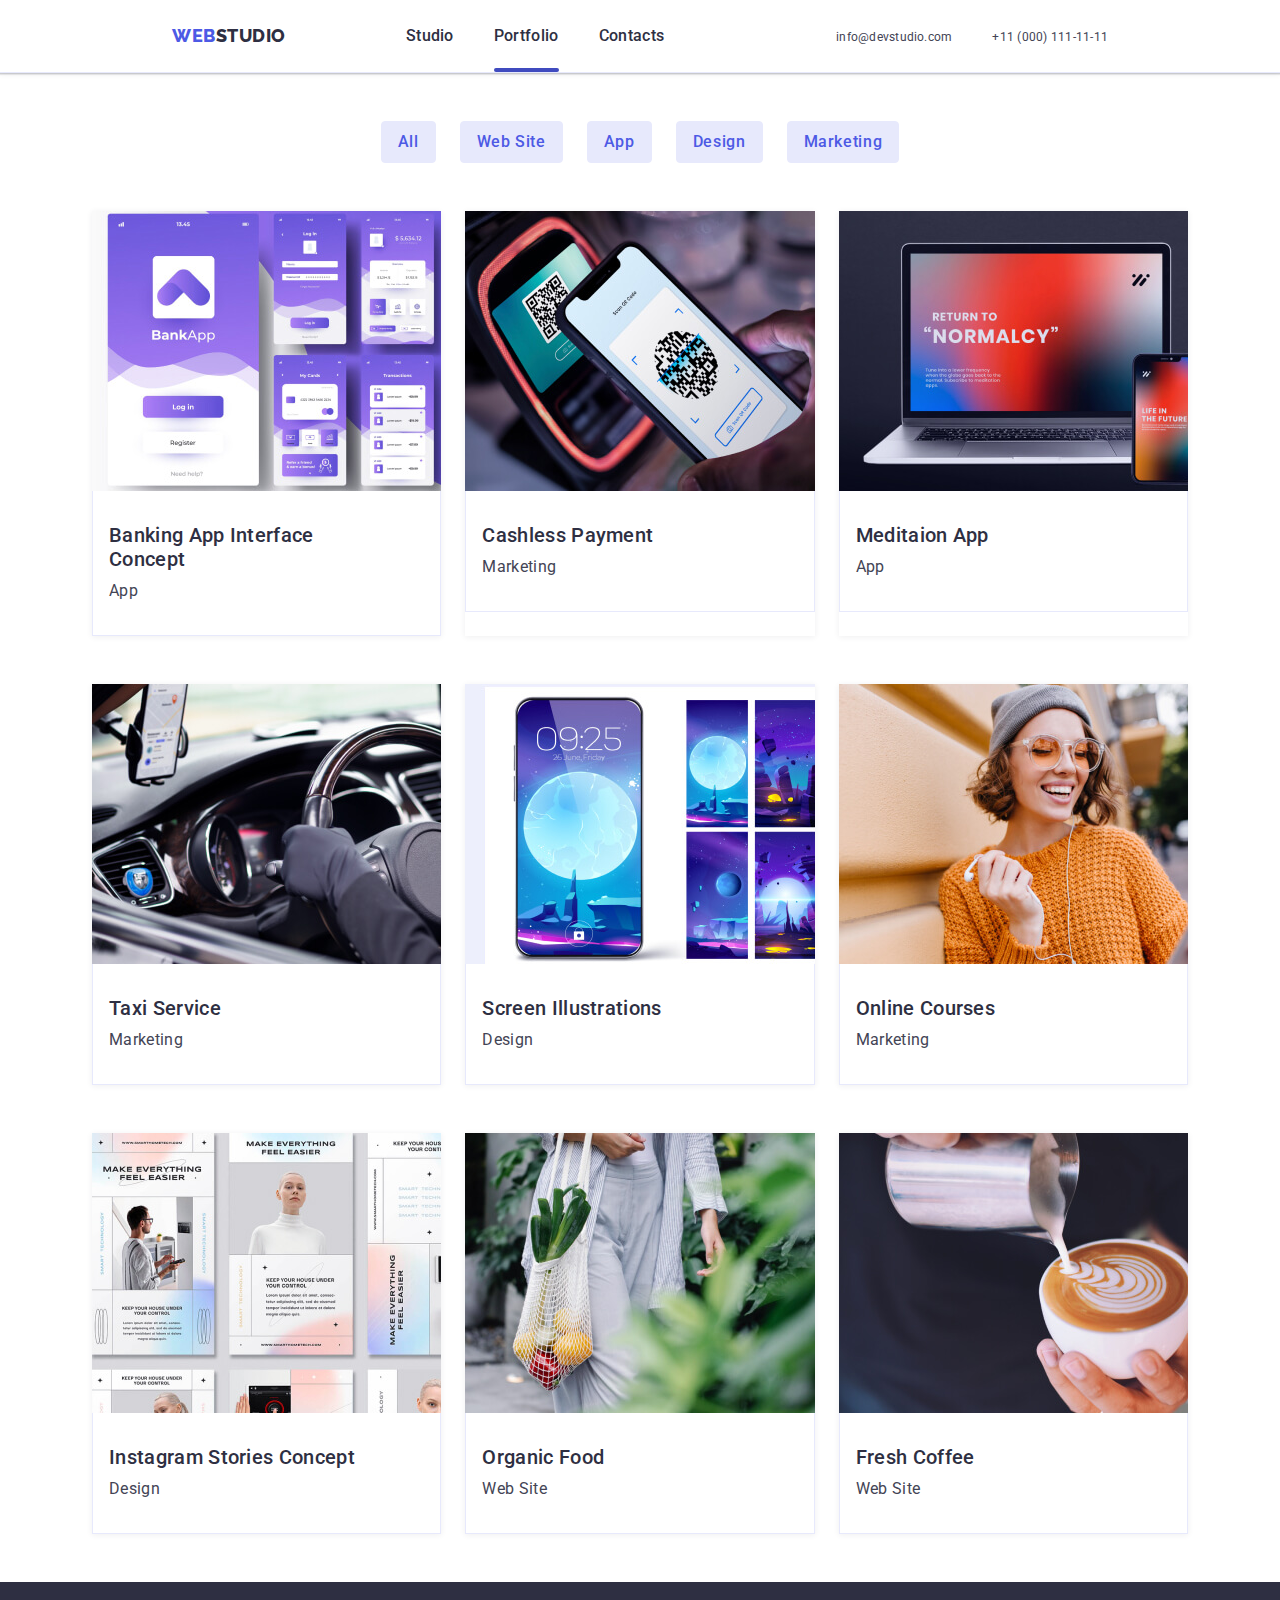
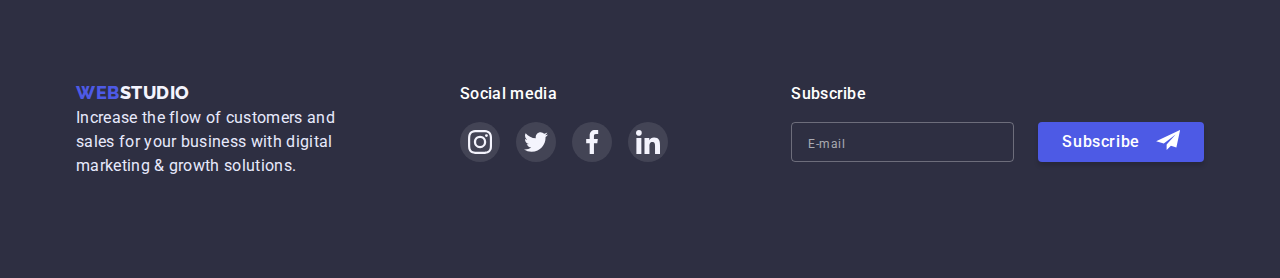
==== portfolio.html @ 4bf3119b "update to hw07" ====
<!DOCTYPE html>
<html lang="en">
<head>
    <meta charset="UTF-8">
    <meta http-equiv="X-UA-Compatible" content="IE=edge">
    <meta name="viewport" content="width=device-width, initial-scale=1.0">
    <title>Portfolio</title>
    <link rel="preconnect" href="https://fonts.googleapis.com">
    <link rel="preconnect" href="https://fonts.gstatic.com" crossorigin>
    <link href="https://fonts.googleapis.com/css2?family=Raleway:wght@800&family=Roboto:wght@400;500;700;900&display=swap" rel="stylesheet">
    <link rel="stylesheet" href="https://cdn.jsdelivr.net/npm/modern-normalize@1.1.0/modern-normalize.min.css">
    <link rel="stylesheet" href="./css/styles.css">
    <link rel="stylesheet" href="./css/mobile-styles.css" />
    <link rel="stylesheet" href="./css/tablet-styles.css" />
    <link rel="stylesheet" href="./css/desktop-styles.css" />
</head>
<body>
    <header class="header">
        <div class="container header-container" >
            <nav class="header-navigation">
            <a class="header-logo" href="./index.html"><span>Web</span>Studio</a>
            <ul class="header-list">
                <li class="header-item"> <a class="header-link" href="./index.html">Studio</a></li>
                <li class="header-item"> <a class="header-link current" href="./portfolio.html">Portfolio</a></li>
                <li class="header-item"> <a class="header-link" href="">Contacts</a></li>
            </ul>
            </nav>
            <ul class="header-contacts-list">
            <li class="header-contacts-item"><a class="header-mail" href="mailto:info@devstudio.com">info@devstudio.com</a></li>
            <li class="header-contacts-item"><a class="header-tel" href="tel:+110001111111">+11 (000) 111-11-11</a></li>
            </ul>
            <button type="button" class="menu-open" data-menu-open>
          <svg class="menu-open-icon" width="32" height="22">
            <use href="./images/icons.svg#icon-burger"></use>
          </svg>
        </button>
        </div>
        <div class="mobile-menu" data-menu>
        <div class="container mobile-menu-container">
          <button class="mobile-menu-close-btn" data-menu-close>
            <svg class="mobile-menu-close-icon" width="8" height="8">
              <use href="./images/icons.svg#icon-close"></use>
            </svg>
          </button>
          <ul class="mobile-menu-list">
            <li class="mobile-menu-item">
              <a class="mobile-menu-link" href="">Studio</a>
            </li>
            <li class="mobile-menu-item">
              <a class="mobile-menu-link" href="./portfolio.html">Portfolio</a>
            </li>
            <li class="mobile-menu-item">
              <a class="mobile-menu-link" href="">Contacts</a>
            </li>
          </ul>
          <ul class="mobile-menu-contacts-list">
            <li class="mobile-menu-contacts-item">
              <a class="mobile-menu-tel" href="tel:+110001111111"
                >+11 (000) 111-11-11
              </a>
            </li>
            <li class="mobile-menu-contacts-item">
              <a class="mobile-menu-mail" href="mailto:info@devstudio.com"
                >info@devstudio.com
              </a>
            </li>
          </ul>
          <ul class="mobile-menu-soc-list">
            <li class="mobile-menu-soc-item">
              <a href="" class="mobile-menu-soc-link">
                <svg class="mobile-menu-soc-icon" width="24" height="24">
                  <use href="./images/icons.svg#icon-instagram"></use>
                </svg>
              </a>
            </li>
            <li class="mobile-menu-soc-item">
              <a href="" class="mobile-menu-soc-link">
                <svg class="mobile-menu-soc-icon" width="24" height="24">
                  <use href="./images/icons.svg#icon-twitter"></use>
                </svg>
              </a>
            </li>
            <li class="mobile-menu-soc-item">
              <a href="" class="mobile-menu-soc-link">
                <svg class="mobile-menu-soc-icon" width="24" height="24">
                  <use href="./images/icons.svg#icon-facebook"></use>
                </svg>
              </a>
            </li>
            <li class="mobile-menu-soc-item">
              <a href="" class="mobile-menu-soc-link">
                <svg class="mobile-menu-soc-icon" width="24" height="24">
                  <use href="./images/icons.svg#icon-linkedin"></use>
                </svg>
              </a>
            </li>
          </ul>
        </div>
      </div>
    </header>
    <main>
    
<section class="portfolio ">
    <div class="container">
        <h2 hidden>Portfolio</h2>
            <ul class="buttons-list">
                <li class="buttons-item"><button class="buttons-btn" type="button">All</button></li>
                <li class="buttons-item"><button class="buttons-btn" type="button">Web Site</button></li>
                <li class="buttons-item"><button class="buttons-btn" type="button">App</button></li>
                <li class="buttons-item"><button class="buttons-btn" type="button">Design</button></li>
                <li class="buttons-item"><button class="buttons-btn" type="button">Marketing</button></li>
        </ul>
        <ul class="portfolio-list">
            <li class="portfolio-item">
                <a class="portfolio-link-wrapper" href="">
                    <div class="portfolio-img-wrapper">
                        <img class="portfolio-image" src="images/portfolio/banking-app-mob.jpg" alt="Banking App Interface" width="396" height="280">
                        <p class="overlay">14 Stylish and User-Friendly App Design Concepts · Task Manager App · Calorie Tracker App · Exotic Fruit Ecommerce App · Cloud Storage App</p>
                    </div>
                    <div class="portfolio-card-wrap">
                        <p class="portfolio-title" >Banking App Interface Concept</p>
                        <p class="portfolio-category" >App</p>
                    </div>
                </a>
            </li>
            <li class="portfolio-item">
                <a class="portfolio-link-wrapper" href="">
                    <div class="portfolio-img-wrapper">
                        <img class="portfolio-image"  src="images/portfolio/cashless-payment-mob.jpg" alt="" width="396" height="280">
                        <p class="overlay">14 Stylish and User-Friendly App Design Concepts · Task Manager App · Calorie Tracker App · Exotic Fruit Ecommerce App · Cloud Storage App</p>
                    </div class="portfolio-img-wrapper">
                    <div class="portfolio-card-wrap">
                        <p class="portfolio-title" >Cashless Payment</p>
                        <p class="portfolio-category" >Marketing</p>
                    </div>
                </a>
            </li>
            <li class="portfolio-item">
                <a class="portfolio-link-wrapper" href="">
                    <div class="portfolio-img-wrapper">
                        <img class="portfolio-image"  src="images/portfolio/meditation-app-mob.jpg" alt="Meditaion App Interface" width="396" height="280">
                        <p class="overlay">14 Stylish and User-Friendly App Design Concepts · Task Manager App · Calorie Tracker App · Exotic Fruit Ecommerce App · Cloud Storage App</p>
                    </div>
                    <div class="portfolio-card-wrap">
                        <p class="portfolio-title" >Meditaion App</p>
                        <p class="portfolio-category" >App</p>
                    </div>
                </a>
            </li>
            <li class="portfolio-item">
                <a class="portfolio-link-wrapper" href="">
                    <div class="portfolio-img-wrapper">
                        <img class="portfolio-image"  src="images/portfolio/taxi-service-mob.jpg" alt="Taxi driver" width="396" height="280">
                        <p class="overlay">14 Stylish and User-Friendly App Design Concepts · Task Manager App · Calorie Tracker App · Exotic Fruit Ecommerce App · Cloud Storage App</p>
                    </div>
                    <div class="portfolio-card-wrap">
                        <p class="portfolio-title" >Taxi Service</p>
                        <p class="portfolio-category" >Marketing</p>
                    </div>
                </a>
            </li>
            <li class="portfolio-item">
                <a class="portfolio-link-wrapper" href="">
                    <div class="portfolio-img-wrapper">
                        <img class="portfolio-image"  src="images/portfolio/screen-illustrations-mob.jpg" alt="Variations of screen illustrations" width="396" height="280">
                        <p class="overlay">14 Stylish and User-Friendly App Design Concepts · Task Manager App · Calorie Tracker App · Exotic Fruit Ecommerce App · Cloud Storage App</p>
                    </div>
                    <div class="portfolio-card-wrap">
                        <p class="portfolio-title" >Screen Illustrations</p>
                        <p class="portfolio-category" >Design</p>
                    </div>
                </a>
            </li>
            <li class="portfolio-item">
                <a class="portfolio-link-wrapper" href="">
                    <div class="portfolio-img-wrapper">
                        <img class="portfolio-image"  src="images/portfolio/online-courses-mob.jpg" alt="Smiling girl with smartphone" width="396" height="280">
                        <p class="overlay">14 Stylish and User-Friendly App Design Concepts · Task Manager App · Calorie Tracker App · Exotic Fruit Ecommerce App · Cloud Storage App</p>
                    </div>
                    <div class="portfolio-card-wrap">
                        <p class="portfolio-title" >Online Courses</p>
                        <p class="portfolio-category" >Marketing</p>
                    </div>
                </a>
            </li>
            <li class="portfolio-item">
                <a class="portfolio-link-wrapper" href="">
                    <div class="portfolio-img-wrapper">
                        <img class="portfolio-image"  src="images/portfolio/instagram-stories-mob.jpg" alt="Instagram Stories Concept" width="396" height="280">
                        <p class="overlay">14 Stylish and User-Friendly App Design Concepts · Task Manager App · Calorie Tracker App · Exotic Fruit Ecommerce App · Cloud Storage App</p>
                    </div>
                    <div class="portfolio-card-wrap">
                        <p class="portfolio-title" >Instagram Stories Concept</p>
                        <p class="portfolio-category" >Design</p>
                    </div>
                </a>
            </li>
            <li class="portfolio-item">
                <a class="portfolio-link-wrapper" href="">
                    <div class="portfolio-img-wrapper">
                        <img class="portfolio-image" src="images/portfolio/organic-food-mob.jpg" alt="Woman with a bag full of vegetables" width="396" height="280">
                        <p class="overlay">14 Stylish and User-Friendly App Design Concepts · Task Manager App · Calorie Tracker App · Exotic Fruit Ecommerce App · Cloud Storage App</p>
                    </div>
                    <div class="portfolio-card-wrap">
                        <p class="portfolio-title" >Organic Food</p>
                        <p class="portfolio-category" >Web Site</p>
                    </div>
                </a>
            </li>
            <li class="portfolio-item">
                <a class="portfolio-link-wrapper" href="">
                    <div class="portfolio-img-wrapper">
                        <img class="portfolio-image"  src="images/portfolio/fresh-coffee-mob.jpg" alt="Barista making latte-art" width="396" height="280">
                        <p class="overlay">14 Stylish and User-Friendly App Design Concepts · Task Manager App · Calorie Tracker App · Exotic Fruit Ecommerce App · Cloud Storage App</p>
                    </div>
                    <div class="portfolio-card-wrap">
                        <p class="portfolio-title" >Fresh Coffee</p>
                        <p class="portfolio-category" >Web Site</p>
                    </div>
                </a>
            </li>
        </ul>
    </div>
</section>
</main>
<footer class="footer section">
      <div class="container footer-container">
        <div class="footer-wrapper">
          <div class="footer-text-wrapper">
            <a class="footer-logo" href="./index.html">
              <span>Web</span>Studio</a
            >
            <p class="footer-text">
              Increase the flow of customers and sales for your business with
              digital marketing & growth solutions.
            </p>
          </div>
          <div class="footer-soc-wrapper">
            <p class="footer-soc-title">Social media</p>
            <ul class="footer-soc-list">
              <li class="footer-soc-item">
                <a href="" class="footer-soc-link">
                  <svg class="footer-soc-icon" width="24" height="24">
                    <use href="./images/icons.svg#icon-instagram"></use>
                  </svg>
                </a>
              </li>
              <li class="footer-soc-item">
                <a href="" class="footer-soc-link">
                  <svg class="footer-soc-icon" width="24" height="24">
                    <use href="./images/icons.svg#icon-twitter"></use>
                  </svg>
                </a>
              </li>
              <li class="footer-soc-item">
                <a href="" class="footer-soc-link">
                  <svg class="footer-soc-icon" width="24" height="24">
                    <use href="./images/icons.svg#icon-facebook"></use>
                  </svg>
                </a>
              </li>
              <li class="footer-soc-item">
                <a href="" class="footer-soc-link">
                  <svg class="footer-soc-icon" width="24" height="24">
                    <use href="./images/icons.svg#icon-linkedin"></use>
                  </svg>
                </a>
              </li>
            </ul>
          </div>
        </div>
        <div>
          <p class="footer-form-title">Subscribe</p>
          <form class="footer-form">
            <input
              type="text"
              name="user-email"
              class="footer-input"
              placeholder="E-mail"
            />
            <button type="submit" class="footer-form-button">
              <span>Subscribe</span>
              <svg class="btn-icon" width="24" height="20">
                <use href="./images/icons.svg#icon-send"></use>
              </svg>
            </button>
          </form>
        </div>
      </div>
    </footer>
    <script src="./js/mobile-menu.js"></script>
</body>
</html>
---- css/styles.css ----
:root {
  --brand-color-blue: #4d5ae5;
  --brand-color-navy-blue: #2e2f42;
  --brand-color-grey: #434455;
  --brand-color-ocean: #404bbf;
  --brand-color-cloud: #f4f4fd;
  --brand-color-cornflower: #e7e9fc;
  --tra: 250ms cubic-bezier(0.4, 0, 0.2, 1);
}
p,
h1,
h2,
h3,
h4,
h5,
h6 {
  margin: 0;
}
ul {
  margin: 0;
  padding-left: 0;
  list-style: none;
}
a {
  text-decoration: none;
}
img {
  display: block;
}

button {
  cursor: pointer;
}

.visually-hidden {
  position: absolute;
  width: 1px;
  height: 1px;
  margin: -1px;
  border: 0;
  padding: 0;
  white-space: nowrap;
  clip-path: inset(100%);
  clip: rect(0 0 0 0);
  overflow: hidden;
}

body {
  font-family: "Roboto";
  font-weight: 600;
  font-size: 16px;
  line-height: 1.5;
  letter-spacing: 0.02em;
  color: var(--brand-color-navy-blue);
}

/* ---------------------------MAIN STYLES------------------------------- */

.section {
  padding: 96px 0;
}

.container {
  padding: 0 16px;
  margin-left: auto;
  margin-right: auto;
}
/* ---------------------------MODAL WINDOW------------------------------- */

.backdrop {
  position: relative;
  z-index: 100;
  position: fixed;
  top: 0;
  left: 0;
  width: 100%;
  height: 100%;
  background-color: rgba(46, 47, 66, 0.4);
  transition: opacity var(--tra), visibility var(--tra);
}

.backdrop.is-hidden {
  opacity: 0;
  visibility: hidden;
  pointer-events: none;
}

.modal-window {
  position: absolute;
  top: 50%;
  left: 50%;
  transform: translate(-50%, -50%);
  width: 408px;
  height: 576px;
  background-color: #fcfcfc;
  box-shadow: 0px 1px 1px rgba(0, 0, 0, 0.14), 0px 1px 3px rgba(0, 0, 0, 0.12),
    0px 2px 1px rgba(0, 0, 0, 0.2);
  border-radius: 4px;
  padding: 24px;
}
.modal-close-button {
  width: 24px;
  height: 24px;
  background-color: #e7e9fc;
  border: 1px solid rgba(0, 0, 0, 0.1);
  border-radius: 50%;
  display: flex;
  justify-content: center;
  align-items: center;
  transition: background-color var(--tra), color var(--tra);
  margin-left: auto;
  margin-bottom: 24px;
}

.modal-close-button:hover,
.modal-close-button:focus {
  background-color: var(--brand-color-ocean);
}

.modal-close-icon {
  transition: fill var(--tra);
}

.modal-close-button:hover + .modal-close-icon,
.modal-close-button:focus + .modal-close-icon {
  fill: #ffffff;
}

.modal-title {
  font-weight: 500;
  font-size: 16px;
  line-height: 1.5;
  text-align: center;
  letter-spacing: 0.02em;
  color: var(--brand-color-navy-blue);
  margin-bottom: 16px;
}

.modal-label-text {
  font-weight: 400;
  font-size: 12px;
  line-height: 1.3;
  letter-spacing: 0.04em;
  color: #8e8f99;
}

.modal-label-term {
  font-weight: 400;
  font-size: 12px;
  line-height: 1.3;
  letter-spacing: 0.04em;
  color: #8e8f99;
  display: flex;
  align-items: center;
  margin-bottom: 24px;
}

.modal-label-term::before {
  content: "";
  width: 16px;
  height: 16px;
  border: 1.25px solid #2e2f42;
  border-radius: 2px;
  display: block;
  margin-right: 7px;
  transition: background-color var(--tra), fill var(--tra);
}

.modal-input {
  width: 100%;
  height: 40px;
  background-color: transparent;
  border: 1px solid rgba(33, 33, 33, 0.2);
  outline: none;
  border-radius: 4px;
  padding-left: 38px;
  transition: border var(--tra);
}

.modal-input:focus {
  border: 1px solid var(--brand-color-blue);
}

.modal-input:focus + .input-icon {
  fill: var(--brand-color-blue);
}

.input-icon {
  position: absolute;
  left: 16px;
  top: 50%;
  transform: translateY(-50%);
  transition: fill var(--tra);
}

.modal-text-input {
  width: 100%;
  height: 120px;
  border: 1px solid rgba(33, 33, 33, 0.2);
  border-radius: 4px;
  margin-bottom: 15px;
  padding-left: 16px;
  padding-top: 8px;
  outline: none;
  resize: none;
  transition: border var(--tra);
}

.modal-text-input:focus {
  border: 1px solid var(--brand-color-blue);
}

.modal-text-input::placeholder {
  font-weight: 400;
  font-size: 12px;
  line-height: 1.3;
  letter-spacing: 0.04em;
  color: rgba(117, 117, 117, 0.5);
}

.input-wrap {
  position: relative;
}

.modal-checkbox:checked + .modal-label-term::before {
  background-color: #404bbf;
  border: none;
  background-image: url(../images/check-icon.svg);
  background-repeat: no-repeat;
  background-position: center;
}

.terms-link {
  color: var(--brand-color-blue);
  margin-left: 2px;
}

.modal-submit-button {
  width: 169px;
  height: 56px;
  padding: 16px 32px;
  font-weight: 500;
  font-size: 16px;
  line-height: 1.5;
  display: flex;
  align-items: center;
  justify-content: center;
  text-align: center;
  letter-spacing: 0.04em;
  color: #ffffff;
  background-color: var(--brand-color-blue);
  border-radius: 4px;
  border: none;
  box-shadow: 0px 4px 4px rgba(0, 0, 0, 0.15);
  transition: background-color var(--tra);
  margin: 0 auto;
}

.modal-submit-button:hover,
.modal-submit-button:focus {
  background-color: var(--brand-color-ocean);
}
/* ---------------------------MODAL WINDOW------------------------------- */

/* ------------------------------HEADER--------------------------------- */
.header {
  padding-top: 24px;
  padding-bottom: 24px;
  border-bottom: 1px solid var(--brand-color-cornflower);
  box-shadow: 0px 2px 1px rgba(46, 47, 66, 0.08),
    0px 1px 1px rgba(46, 47, 66, 0.16), 0px 1px 6px rgba(46, 47, 66, 0.08);
}

.header-container {
  display: flex;
  justify-content: space-between;
}

.header-logo {
  font-family: "Raleway";
  font-weight: 800;
  font-size: 18px;
  line-height: 1.33;
  letter-spacing: 0.03em;
  text-transform: uppercase;
  color: var(--brand-color-navy-blue);
  text-decoration: none;
}
.header-logo span {
  color: var(--brand-color-blue);
}

.menu-open {
  background-color: transparent;
  border: none;
  padding: 0;
  margin-left: auto;
}

.header-list {
  display: none;
}

.header-contacts-list {
  display: none;
}

/* ------------------------------HEADER--------------------------------- */
/* ----------------------------MOBILE MENU------------------------------ */
.mobile-menu {
  position: fixed;
  width: 100%;
  height: 100%;
  background-color: #fff;
  top: 0;
  left: 0;
  z-index: 100;
  opacity: 0;
  visibility: hidden;
  pointer-events: none;
}
.mobile-menu.is-open {
  opacity: 1;
  visibility: visible;
  pointer-events: auto;
}
.mobile-menu-container {
  position: relative;
  padding-left: 24px;
  padding-right: 24px;
  padding-top: 80px;
  padding-bottom: 40px;
}
.mobile-menu-close-btn {
  position: absolute;
  top: 24px;
  right: 16px;
  background: var(--brand-color-cornflower);
  border: 1px solid rgba(0, 0, 0, 0.1);
  width: 24px;
  height: 24px;
  border-radius: 50%;
}
.mobile-menu-list {
  margin-bottom: 150px;
}
.mobile-menu-link {
  font-weight: 700;
  font-size: 36px;
  line-height: 1.11;
  text-transform: capitalize;
  color: var(--brand-color-navy-blue);
}
.mobile-menu-link:hover,
.mobile-menu-link:active {
  color: var(--brand-color-ocean);
}
.mobile-menu-contacts-list {
  margin-bottom: 48px;
}
.mobile-menu-item:not(:last-child) {
  margin-bottom: 40px;
}

.mobile-menu-contacts-item:not(:last-child) {
  margin-bottom: 40px;
}
.mobile-menu-tel {
  font-size: 36px;
  line-height: 1.11;
  color: var(--brand-color-blue);
}
.mobile-menu-mail {
  font-weight: 500;
  font-size: 20px;
  line-height: 1.2;
  color: #434455;
}
.mobile-menu-soc-list {
  display: flex;
  gap: 56px;
}
.mobile-menu-soc-link {
  padding: 8px;
  background-color: var(--brand-color-blue);
  border-radius: 50%;
  display: flex;
  align-items: center;
  justify-content: center;
  transition: background-color var(--tra);
}
.team-soc-link:hover {
  background-color: var(--brand-color-ocean);
}
/* ----------------------------MOBILE MENU------------------------------ */

/* ------------------------------BANNER--------------------------------- */

.banner {
  background-image: linear-gradient(
      rgba(46, 47, 66, 0.7),
      rgba(46, 47, 66, 0.7)
    ),
    url(../images/banner/banner-bg-mob.jpg);
  background-repeat: no-repeat;
  background-position: center;
  background-size: cover;
  background-color: var(--brand-color-navy-blue);
  padding: 112px 56px;
  justify-content: center;
}
@media screen and (min-device-pixel-ratio: 2) and (max-width: 767px),
  screen and (min-resolution: 192dpi) and (max-width: 767px),
  screen and (min-resolution: 2dppx) and (max-width: 767px) {
  .banner {
    background-image: linear-gradient(
        rgba(46, 47, 66, 0.7),
        rgba(46, 47, 66, 0.7)
      ),
      url(../images/banner/banner-bg-tab-2x.jpg);
  }
}

.banner-title {
  font-size: 36px;
  font-weight: 700;
  line-height: 1.11;
  text-align: center;
  color: #ffffff;
  margin-bottom: 72px;
  max-width: 318px;
  margin-left: auto;
  margin-right: auto;
}

.banner-button {
  font-family: "Roboto";
  font-weight: 500;
  font-size: 16px;
  line-height: 1.18;
  letter-spacing: 0.04em;
  color: #ffffff;
  background-color: var(--brand-color-blue);
  box-shadow: 0px 4px 4px rgba(0, 0, 0, 0.15);
  border-radius: 4px;
  border: none;
  margin: 0 auto;
  display: flex;
  justify-content: center;
  align-items: center;
  padding: 16px 32px;
  transition: background-color var(--tra), box-shadow var(--tra);
}
.banner-button:hover {
  background-color: var(--brand-color-ocean);
  box-shadow: 0px 1px 6px rgba(46, 47, 66, 0.08),
    0px 1px 1px rgba(46, 47, 66, 0.16), 0px 2px 1px rgba(46, 47, 66, 0.08);
}
.banner-button:active {
  box-shadow: 0px 4px 4px rgba(0, 0, 0, 0.15);
}
/* ------------------------------BANNER--------------------------------- */

/* ----------------------------ADVANTAGES------------------------------- */

.advantages-item:not(:last-child) {
  margin-bottom: 72px;
}

.advantages-icon {
  display: none;
}

.advantages-title {
  font-size: 36px;
  font-weight: 700;
  line-height: 1.1;
  margin-bottom: 8px;
  text-align: center;
}
.advantages-description {
  color: var(--brand-color-grey);
  font-size: 16px;
  font-weight: 500;
}

/* ----------------------------ADVANTAGES------------------------------- */

/* -------------------------------ABOUT--------------------------------- */
.about {
  display: none;
}
/* -------------------------------ABOUT--------------------------------- */
/* --------------------------------TEAM--------------------------------- */

.team {
  padding-bottom: 128px;
  background-color: var(--brand-color-cloud);
}

.team > .container {
  margin-left: auto;
  margin-right: auto;
}

.team-title {
  font-size: 36px;
  font-weight: 700;
  line-height: 1.11;
  text-align: center;
  text-transform: capitalize;
  margin-bottom: 72px;
}

.team-list {
  display: flex;
  flex-wrap: wrap;
  justify-content: center;
}

.team-item:not(:last-child) {
  margin-bottom: 72px;
}

.team-card-wrapper {
  background-color: #fff;
  box-shadow: 0px 1px 6px rgba(46, 47, 66, 0.08),
    0px 1px 1px rgba(46, 47, 66, 0.16), 0px 2px 1px rgba(46, 47, 66, 0.08);
  border-radius: 0px 0px 4px 4px;
  max-width: 264px;
  padding: 32px 14px;
}

.team-name {
  font-size: 20px;
  font-weight: 500;
  line-height: 1.2;
  margin-bottom: 8px;
  text-align: center;
}
.team-function {
  font-size: 16px;
  color: var(--brand-color-grey);
  margin-bottom: 32px;
  text-align: center;
  font-weight: 400;
  margin-bottom: 8px;
}

.team-soc-list {
  list-style: none;
  display: flex;
  justify-content: center;
  gap: 24px;
}
.team-soc-item {
  width: 40px;
  height: 40px;
  padding-bottom: 32px;
}
.team-soc-link {
  padding: 12px;
  background-color: var(--brand-color-blue);
  border-radius: 50%;
  display: flex;
  align-items: center;
  justify-content: center;
  transition: background-color var(--tra);
}
.team-soc-link:hover {
  background-color: var(--brand-color-ocean);
}

/* --------------------------------TEAM--------------------------------- */
/* ------------------------------CUSTOMERS------------------------------ */

.customers-title {
  font-weight: 700;
  font-size: 36px;
  line-height: 1.11;
  text-align: center;
  color: var(--brand-color-navy-blue);
  margin-bottom: 72px;
}

.customers-list {
  display: flex;
  flex-wrap: wrap;
  column-gap: 16px;
  row-gap: 72px;
}

.customers-item {
  height: 88px;
  width: calc((100% - 30px) / 2);
}

.customers-link {
  width: 100%;
  height: 100%;
  display: flex;
  align-items: center;
  justify-content: center;
  border: 1px solid #8e8f99;
  border-radius: 4px;
  color: #8e8f99;
}

.customers-link:hover {
  border: 1px solid var(--brand-color-ocean);
  color: var(--brand-color-ocean);
}

.customers-icon {
  fill: currentColor;
}

/* ------------------------------CUSTOMERS------------------------------ */
/* --------------------------------FOOTER------------------------------- */
.footer {
  background-color: var(--brand-color-navy-blue);
}

.footer-text-wrapper {
  margin-bottom: 72px;
  margin-left: auto;
  margin-right: auto;
}

.footer-soc-wrapper {
  margin-bottom: 72px;
}

.footer-logo {
  font-family: "Raleway";
  font-weight: 800;
  font-size: 18px;
  line-height: 1.16;
  letter-spacing: 0.03em;
  text-transform: uppercase;
  color: #f4f4fd;
  text-decoration: none;
  margin-bottom: 16px;
  text-align: center;
}
.footer-logo span {
  color: var(--brand-color-blue);
}

.footer-text {
  color: var(--brand-color-cornflower);
  font-weight: 400;
  font-size: 16px;
  line-height: 1.5;
  letter-spacing: 0.02em;
}

.footer-soc-title {
  font-weight: 500;
  font-size: 16px;
  line-height: 1.5;
  color: #ffffff;
  text-align: center;
  margin-bottom: 16px;
}

.footer-soc-list {
  display: flex;
  justify-content: center;
  gap: 16px;
}

.footer-soc-item {
  width: 40px;
  height: 40px;
  justify-content: center;
  align-items: center;
}
.footer-soc-link {
  padding: 8px;
  display: flex;
  justify-content: center;
  align-items: center;
  background-color: #ffffff1a;
  border-radius: 50%;
  transition: background-color var(--tra);
}

.footer-soc-link:hover {
  background-color: #31d0aa;
}

.footer-form-title {
  font-weight: 500;
  font-size: 16px;
  line-height: 1.5;
  letter-spacing: 0.02em;
  color: #ffffff;
  text-align: center;
  margin-bottom: 16px;
}

.footer-input {
  background-color: transparent;
  border: 1px solid rgba(255, 255, 255, 0.3);
  border-radius: 4px;
  height: 40px;
  width: 100%;
  padding-left: 16px;
  margin-bottom: 16px;
}

.footer-input:focus {
  border: 1px solid var(--brand-color-blue);
}

.footer-input::placeholder {
  font-weight: 400;
  font-size: 12px;
  line-height: 2;
  letter-spacing: 0.04em;
  color: rgba(255, 255, 255, 0.6);
}

.footer-form-button {
  display: flex;
  padding: 8px 24px;
  background: var(--brand-color-blue);
  border-radius: 4px;
  font-weight: 500;
  font-size: 16px;
  line-height: 1.5;
  letter-spacing: 0.04em;
  color: #ffffff;
  border: none;
  box-shadow: 0px 4px 4px rgba(0, 0, 0, 0.15);
  transition: background-color var(--tra);
  margin-left: auto;
  margin-right: auto;
}

.footer-form-button:hover,
.footer-form-button:focus {
  background-color: var(--brand-color-ocean);
}
.footer-form-button > span {
  margin-right: 16px;
}
/* --------------------------------FOOTER------------------------------- */
/* -------------------------------PORTFOLIO----------------------------- */
.portfolio {
  padding-top: 48px;
  padding-bottom: 48px;
}
.buttons-list {
  display: flex;
  flex-wrap: wrap;
  column-gap: 24px;
  row-gap: 16px;
  margin-bottom: 48px;
}
.buttons-btn {
  background: var(--brand-color-cornflower);
  color: var(--brand-color-blue);
  font-weight: 500;
  font-size: 16px;
  line-height: 1.5;
  letter-spacing: 0.04em;
  border: 1px solid #e7e9fc;
  border-radius: 4px;
  padding: 8px 16px;
}
.buttons-btn:hover,
.buttons-btn:active {
  box-shadow: 0px 3px 1px rgba(0, 0, 0, 0.1), 0px 2px 1px rgba(0, 0, 0, 0.08),
    0px 2px 2px rgba(0, 0, 0, 0.12);
  color: #ffffff;
  background-color: var(--brand-color-ocean);
  border: 1px solid var(--brand-color-ocean);
}
.portfolio-list {
  display: flex;
  flex-wrap: wrap;
  row-gap: 48px;
}
.portfolio-item {
  box-shadow: 0px 1px 6px rgba(46, 47, 66, 0.08);
  transition: box-shadow var(--tra);
}

.portfolio-item:hover {
  box-shadow: 0px 1px 6px rgba(46, 47, 66, 0.08),
    0px 1px 1px rgba(46, 47, 66, 0.16), 0px 2px 1px rgba(46, 47, 66, 0.08);
}

.portfolio-link-wrapper {
  position: relative;
}

.portfolio-link-wrapper:hover .overlay,
.portfolio-link-wrapper:focus .overlay {
  transform: translate(0, 0);
}

.portfolio-title {
  font-size: 20px;
  color: var(--brand-color-navy-blue);
  font-weight: 500;
  line-height: 1.2;
  margin-bottom: 8px;
}
.portfolio-category {
  color: var(--brand-color-grey);
  font-weight: 400;
  font-size: 16px;
}
.portfolio-card-wrap {
  padding: 32px 54px 32px 16px;
  border-bottom: 1px solid #e7e9fc;
  border-left: 1px solid #e7e9fc;
  border-right: 1px solid #e7e9fc;
}

.portfolio-img-wrapper {
  position: relative;
  overflow: hidden;
}

.overlay {
  padding-top: 40px;
  padding-right: 32px;
  padding-left: 32px;
  font-weight: 400;
  font-size: 16px;
  line-height: 1.5;
  letter-spacing: 0.02em;
  color: #f4f4fd;
  background-color: #4d5ae5;
  position: absolute;
  left: 0;
  top: 0;
  width: 100%;
  height: 100%;
  overflow: auto;
  transform: translate(0, 100%);
  transition: transform var(--tra);
}
/* -------------------------------PORTFOLIO----------------------------- */

/* ---------------------------MAIN STYLES------------------------------- */
---- css/mobile-styles.css ----
/* --------------------------MOBILE STYLES------------------------------ */

@media screen and (min-width: 480px) {
  .container {
    max-width: 480px;
  }
}

/* --------------------------MOBILE STYLES------------------------------ */
---- css/tablet-styles.css ----
/* --------------------------TABLET STYLES------------------------------ */
@media screen and (min-width: 768px) {
  .container {
    max-width: 768px;
  }

  /* -----------------------------HEADER---------------------------------- */

  .menu-open {
    display: none;
  }

  .header {
    padding-bottom: 0;
  }

  .header-navigation {
    display: flex;
  }

  .header-logo {
    margin-right: 120px;
  }

  .header-list {
    display: flex;
    gap: 40px;
  }

  .header-link {
    font-weight: 500;
    font-size: 16px;
    letter-spacing: 0.02em;
    color: var(--brand-color-navy-blue);
    transition: color var(--tra);
    position: relative;
  }

  .header-link.current::after {
    content: "";
    position: absolute;
    width: 100%;
    height: 4px;
    background-color: var(--brand-color-ocean);
    border-radius: 2px;
    left: 0;
    bottom: -27px;
  }

  .header-link:hover {
    color: var(--brand-color-blue);
  }

  .header-link:active {
    color: var(--brand-color-blue);
  }

  .header-contacts-list {
    display: block;
  }

  .header-contacts-list a {
    font-weight: 400;
    font-size: 12px;
    line-height: 1.33;
    letter-spacing: 0.02em;
    color: var(--brand-color-grey);
    text-decoration: none;
  }

  /* -----------------------------HEADER---------------------------------- */
  /* -----------------------------BANNER---------------------------------- */
  .banner {
    background-image: linear-gradient(
        rgba(46, 47, 66, 0.7),
        rgba(46, 47, 66, 0.7)
      ),
      url(../images/banner/banner-bg-tab.jpg);
    background-repeat: no-repeat;
    background-position: center;
    background-size: cover;
  }
  .banner-title {
    font-size: 56px;
    max-width: 494px;
    margin-bottom: 40px;
  }

  /* -----------------------------BANNER---------------------------------- */
  /* ---------------------------ADVANTAGES-------------------------------- */
  .advantages-list {
    display: flex;
    flex-wrap: wrap;
    column-gap: 24px;
  }
  .advantages-item {
    width: calc((100% - 24px) / 2);
  }

  .advantages-item:nth-last-child(-n + 2) {
    margin-bottom: 0;
  }

  .advantages-title {
    text-align: left;
  }
  /* ---------------------------ADVANTAGES-------------------------------- */
  /* ------------------------------TEAM----------------------------------- */

  .team {
    padding-bottom: 104px;
  }
  .team-list {
    display: flex;
    flex-wrap: wrap;
    column-gap: 24px;
  }

  .team-item:nth-last-child(-n + 2) {
    margin-bottom: 0;
  }
  /* ------------------------------TEAM----------------------------------- */
  /* ----------------------------CUSTOMERS-------------------------------- */
  .customers-list {
    column-gap: 24px;
    justify-content: center;
  }
  .customers-item {
    width: calc((100% - 48px) / 3);
    max-width: 168px;
  }
  /* ----------------------------CUSTOMERS-------------------------------- */
  /* -----------------------------FOOTER---------------------------------- */

  .footer-container {
    padding-left: 108px;
    padding-right: 164px;
  }

  .footer-wrapper {
    display: flex;
  }

  .footer-text-wrapper {
    margin-right: 24px;
  }

  .footer-soc-title {
    text-align: left;
  }

  .footer-form {
    display: flex;
  }

  .footer-form-title {
    text-align: left;
  }

  .footer-input {
    max-width: 264px;
    margin-bottom: 0;
  }

  .footer-form-button {
    margin-left: 24px;
  }

  .buttons-list {
    justify-content: center;
  }

  .portfolio-list {
    column-gap: 24px;
  }

  .portfolio-item {
    width: calc((100% - 24px) / 2);
  }

  /* -----------------------------FOOTER---------------------------------- */
}
@media screen and (min-device-pixel-ratio: 2) and (min-width: 768px),
  screen and (min-resolution: 192dpi) and (min-width: 768px),
  screen and (min-resolution: 2dppx) and (min-width: 768px) {
  .banner {
    background-image: linear-gradient(
        rgba(46, 47, 66, 0.7),
        rgba(46, 47, 66, 0.7)
      ),
      url(../images/banner/banner-bg-tab-2x.jpg);
  }
}
/* --------------------------TABLET STYLES------------------------------ */
---- css/desktop-styles.css ----
/* ---------------------------DESKTOP STYLES------------------------------ */
@media screen and (min-width: 1200px) {
  .section {
    padding: 120px 0;
  }
  .container {
    max-width: 1128px;
  }
  /* -----------------------------HEADER---------------------------------- */

  .header {
    padding-bottom: 24px;
    padding-left: 156px;
    padding-right: 156px;
  }
  .header-contacts-list {
    display: flex;
    gap: 40px;
  }
  /* -----------------------------HEADER---------------------------------- */
  /* -----------------------------BANNER---------------------------------- */
  .banner.section {
    padding-top: 188px;
    padding-bottom: 188px;
  }
  .banner {
    background-image: linear-gradient(
        rgba(46, 47, 66, 0.7),
        rgba(46, 47, 66, 0.7)
      ),
      url(../images/banner/banner-bg-desk.jpg);
    background-repeat: no-repeat;
    background-position: center;
    background-size: cover;
  }
  .banner-title {
    margin-bottom: 48px;
  }
  /* -----------------------------BANNER---------------------------------- */
  /* ---------------------------ADVANTAGES-------------------------------- */
  .advantages.section {
    padding-right: 156px;
    padding-left: 156px;
  }
  .advantages-list {
    flex-wrap: nowrap;
    gap: 24px;
    justify-content: center;
  }
  .advantages-item {
    max-width: 264px;
    margin-bottom: 0;
  }
  .advantages-item:nth-last-child(-n + 4) {
    margin-bottom: 0;
  }
  .advantages-icon {
    display: block;
    box-sizing: content-box;
    background-color: #f4f4fd;
    border-radius: 4px;
    padding: 24px 100px;
  }
  .advantages-title {
    font-weight: 500;
    font-size: 20px;
    line-height: 1.2;
  }
  .advantages-description {
    font-weight: 400;
    font-size: 16px;
    line-height: 1.5;
    color: var(--brand-color-grey);
  }
  /* ---------------------------ADVANTAGES-------------------------------- */
  /* -------------------------------ABOUT--------------------------------- */
  .about {
    display: block;
    padding-top: 0;
  }
  .about-title {
    font-weight: 700;
    font-size: 36px;
    line-height: 1.11;
    text-align: center;
    text-transform: capitalize;
    color: var(--brand-color-navy-blue);
    margin-bottom: 72px;
  }
  .about-list {
    display: flex;
    gap: 24px;
  }
  /* -------------------------------ABOUT--------------------------------- */
  /* ------------------------------TEAM----------------------------------- */
  .team-list {
    flex-wrap: nowrap;
  }
  .team-item:nth-last-child(-n + 4) {
    margin-bottom: 0;
  }
  /* ------------------------------TEAM----------------------------------- */
  /* ----------------------------CUSTOMERS-------------------------------- */
  .customers-list {
    flex-wrap: nowrap;
  }
  /* ----------------------------CUSTOMERS-------------------------------- */
  /* -----------------------------FOOTER---------------------------------- */
  .footer.section {
    padding-top: 100px;
    padding-bottom: 100px;
  }
  .footer-container {
    display: flex;
    justify-content: space-between;
    padding-left: 0;
    padding-right: 0;
  }
  .footer-text-wrapper {
    margin-right: 120px;
    margin-bottom: 0;
  }
  .footer-soc-wrapper {
    margin-bottom: 0;
  }
  .footer-text {
    max-width: 264px;
  }
  /* -----------------------------FOOTER---------------------------------- */
  .portfolio-item {
    width: calc((100% - 48px) / 3);
  }
}
@media screen and (min-device-pixel-ratio: 2) and (min-width: 1200px),
  screen and (min-resolution: 192dpi) and (min-width: 1200px),
  screen and (min-resolution: 2dppx) and (min-width: 1200px) {
  .banner {
    background-image: linear-gradient(
        rgba(46, 47, 66, 0.7),
        rgba(46, 47, 66, 0.7)
      ),
      url(../images/banner/banner-bg-desk-2x.jpg);
  }
}
/* ---------------------------DESKTOP STYLES------------------------------ */
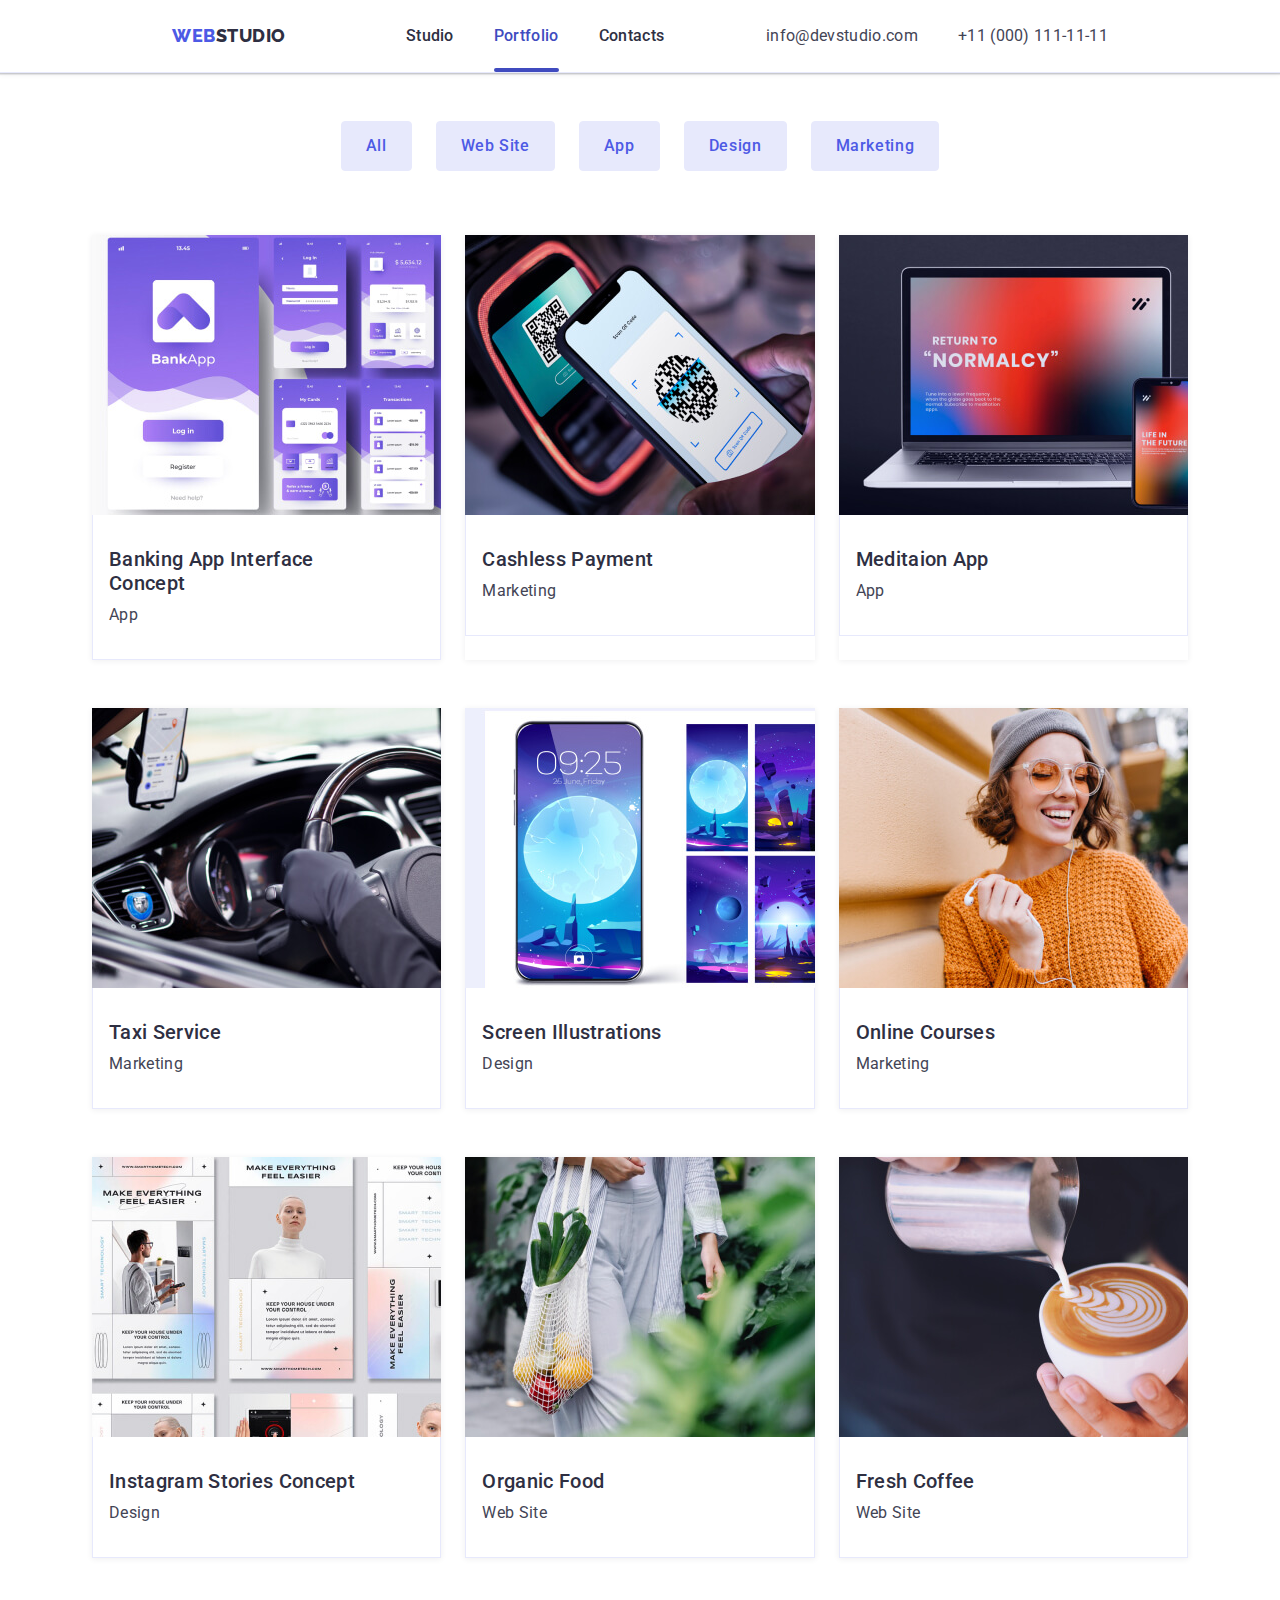
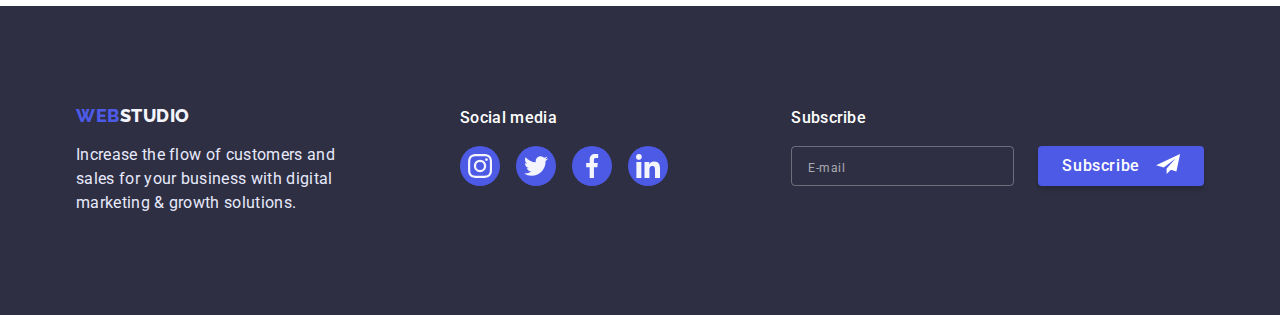
==== commit a88447d2: "update to hw7" ====
--- a/portfolio.html
+++ b/portfolio.html
@@ -1,41 +1,63 @@
 <!DOCTYPE html>
 <html lang="en">
-<head>
-    <meta charset="UTF-8">
-    <meta http-equiv="X-UA-Compatible" content="IE=edge">
-    <meta name="viewport" content="width=device-width, initial-scale=1.0">
+  <head>
+    <meta charset="UTF-8" />
+    <meta http-equiv="X-UA-Compatible" content="IE=edge" />
+    <meta name="viewport" content="width=device-width, initial-scale=1.0" />
     <title>Portfolio</title>
-    <link rel="preconnect" href="https://fonts.googleapis.com">
-    <link rel="preconnect" href="https://fonts.gstatic.com" crossorigin>
-    <link href="https://fonts.googleapis.com/css2?family=Raleway:wght@800&family=Roboto:wght@400;500;700;900&display=swap" rel="stylesheet">
-    <link rel="stylesheet" href="https://cdn.jsdelivr.net/npm/modern-normalize@1.1.0/modern-normalize.min.css">
-    <link rel="stylesheet" href="./css/styles.css">
+    <link rel="preconnect" href="https://fonts.googleapis.com" />
+    <link rel="preconnect" href="https://fonts.gstatic.com" crossorigin />
+    <link
+      href="https://fonts.googleapis.com/css2?family=Raleway:wght@800&family=Roboto:wght@400;500;700;900&display=swap"
+      rel="stylesheet"
+    />
+    <link
+      rel="stylesheet"
+      href="https://cdn.jsdelivr.net/npm/modern-normalize@1.1.0/modern-normalize.min.css"
+    />
+    <link rel="stylesheet" href="./css/styles.css" />
     <link rel="stylesheet" href="./css/mobile-styles.css" />
     <link rel="stylesheet" href="./css/tablet-styles.css" />
     <link rel="stylesheet" href="./css/desktop-styles.css" />
-</head>
-<body>
+  </head>
+  <body>
     <header class="header">
-        <div class="container header-container" >
-            <nav class="header-navigation">
-            <a class="header-logo" href="./index.html"><span>Web</span>Studio</a>
-            <ul class="header-list">
-                <li class="header-item"> <a class="header-link" href="./index.html">Studio</a></li>
-                <li class="header-item"> <a class="header-link current" href="./portfolio.html">Portfolio</a></li>
-                <li class="header-item"> <a class="header-link" href="">Contacts</a></li>
-            </ul>
-            </nav>
-            <ul class="header-contacts-list">
-            <li class="header-contacts-item"><a class="header-mail" href="mailto:info@devstudio.com">info@devstudio.com</a></li>
-            <li class="header-contacts-item"><a class="header-tel" href="tel:+110001111111">+11 (000) 111-11-11</a></li>
-            </ul>
-            <button type="button" class="menu-open" data-menu-open>
+      <div class="container header-container">
+        <nav class="header-navigation">
+          <a class="header-logo" href="./index.html"><span>Web</span>Studio</a>
+          <ul class="header-list">
+            <li class="header-item">
+              <a class="header-link" href="./index.html">Studio</a>
+            </li>
+            <li class="header-item">
+              <a class="header-link current" href="./portfolio.html"
+                >Portfolio</a
+              >
+            </li>
+            <li class="header-item">
+              <a class="header-link" href="">Contacts</a>
+            </li>
+          </ul>
+        </nav>
+        <ul class="header-contacts-list">
+          <li class="header-contacts-item">
+            <a class="header-mail" href="mailto:info@devstudio.com"
+              >info@devstudio.com</a
+            >
+          </li>
+          <li class="header-contacts-item">
+            <a class="header-tel" href="tel:+110001111111"
+              >+11 (000) 111-11-11</a
+            >
+          </li>
+        </ul>
+        <button type="button" class="menu-open" data-menu-open>
           <svg class="menu-open-icon" width="32" height="22">
             <use href="./images/icons.svg#icon-burger"></use>
           </svg>
         </button>
-        </div>
-        <div class="mobile-menu" data-menu>
+      </div>
+      <div class="mobile-menu" data-menu>
         <div class="container mobile-menu-container">
           <button class="mobile-menu-close-btn" data-menu-close>
             <svg class="mobile-menu-close-icon" width="8" height="8">
@@ -47,7 +69,9 @@
               <a class="mobile-menu-link" href="">Studio</a>
             </li>
             <li class="mobile-menu-item">
-              <a class="mobile-menu-link" href="./portfolio.html">Portfolio</a>
+              <a class="mobile-menu-link current" href="./portfolio.html"
+                >Portfolio</a
+              >
             </li>
             <li class="mobile-menu-item">
               <a class="mobile-menu-link" href="">Contacts</a>
@@ -99,131 +123,230 @@
       </div>
     </header>
     <main>
-    
-<section class="portfolio ">
-    <div class="container">
-        <h2 hidden>Portfolio</h2>
-            <ul class="buttons-list">
-                <li class="buttons-item"><button class="buttons-btn" type="button">All</button></li>
-                <li class="buttons-item"><button class="buttons-btn" type="button">Web Site</button></li>
-                <li class="buttons-item"><button class="buttons-btn" type="button">App</button></li>
-                <li class="buttons-item"><button class="buttons-btn" type="button">Design</button></li>
-                <li class="buttons-item"><button class="buttons-btn" type="button">Marketing</button></li>
-        </ul>
-        <ul class="portfolio-list">
-            <li class="portfolio-item">
-                <a class="portfolio-link-wrapper" href="">
-                    <div class="portfolio-img-wrapper">
-                        <img class="portfolio-image" src="images/portfolio/banking-app-mob.jpg" alt="Banking App Interface" width="396" height="280">
-                        <p class="overlay">14 Stylish and User-Friendly App Design Concepts · Task Manager App · Calorie Tracker App · Exotic Fruit Ecommerce App · Cloud Storage App</p>
-                    </div>
-                    <div class="portfolio-card-wrap">
-                        <p class="portfolio-title" >Banking App Interface Concept</p>
-                        <p class="portfolio-category" >App</p>
-                    </div>
-                </a>
-            </li>
-            <li class="portfolio-item">
-                <a class="portfolio-link-wrapper" href="">
-                    <div class="portfolio-img-wrapper">
-                        <img class="portfolio-image"  src="images/portfolio/cashless-payment-mob.jpg" alt="" width="396" height="280">
-                        <p class="overlay">14 Stylish and User-Friendly App Design Concepts · Task Manager App · Calorie Tracker App · Exotic Fruit Ecommerce App · Cloud Storage App</p>
-                    </div class="portfolio-img-wrapper">
-                    <div class="portfolio-card-wrap">
-                        <p class="portfolio-title" >Cashless Payment</p>
-                        <p class="portfolio-category" >Marketing</p>
-                    </div>
-                </a>
-            </li>
-            <li class="portfolio-item">
-                <a class="portfolio-link-wrapper" href="">
-                    <div class="portfolio-img-wrapper">
-                        <img class="portfolio-image"  src="images/portfolio/meditation-app-mob.jpg" alt="Meditaion App Interface" width="396" height="280">
-                        <p class="overlay">14 Stylish and User-Friendly App Design Concepts · Task Manager App · Calorie Tracker App · Exotic Fruit Ecommerce App · Cloud Storage App</p>
-                    </div>
-                    <div class="portfolio-card-wrap">
-                        <p class="portfolio-title" >Meditaion App</p>
-                        <p class="portfolio-category" >App</p>
-                    </div>
-                </a>
-            </li>
-            <li class="portfolio-item">
-                <a class="portfolio-link-wrapper" href="">
-                    <div class="portfolio-img-wrapper">
-                        <img class="portfolio-image"  src="images/portfolio/taxi-service-mob.jpg" alt="Taxi driver" width="396" height="280">
-                        <p class="overlay">14 Stylish and User-Friendly App Design Concepts · Task Manager App · Calorie Tracker App · Exotic Fruit Ecommerce App · Cloud Storage App</p>
-                    </div>
-                    <div class="portfolio-card-wrap">
-                        <p class="portfolio-title" >Taxi Service</p>
-                        <p class="portfolio-category" >Marketing</p>
-                    </div>
-                </a>
-            </li>
-            <li class="portfolio-item">
-                <a class="portfolio-link-wrapper" href="">
-                    <div class="portfolio-img-wrapper">
-                        <img class="portfolio-image"  src="images/portfolio/screen-illustrations-mob.jpg" alt="Variations of screen illustrations" width="396" height="280">
-                        <p class="overlay">14 Stylish and User-Friendly App Design Concepts · Task Manager App · Calorie Tracker App · Exotic Fruit Ecommerce App · Cloud Storage App</p>
-                    </div>
-                    <div class="portfolio-card-wrap">
-                        <p class="portfolio-title" >Screen Illustrations</p>
-                        <p class="portfolio-category" >Design</p>
-                    </div>
-                </a>
-            </li>
-            <li class="portfolio-item">
-                <a class="portfolio-link-wrapper" href="">
-                    <div class="portfolio-img-wrapper">
-                        <img class="portfolio-image"  src="images/portfolio/online-courses-mob.jpg" alt="Smiling girl with smartphone" width="396" height="280">
-                        <p class="overlay">14 Stylish and User-Friendly App Design Concepts · Task Manager App · Calorie Tracker App · Exotic Fruit Ecommerce App · Cloud Storage App</p>
-                    </div>
-                    <div class="portfolio-card-wrap">
-                        <p class="portfolio-title" >Online Courses</p>
-                        <p class="portfolio-category" >Marketing</p>
-                    </div>
-                </a>
-            </li>
-            <li class="portfolio-item">
-                <a class="portfolio-link-wrapper" href="">
-                    <div class="portfolio-img-wrapper">
-                        <img class="portfolio-image"  src="images/portfolio/instagram-stories-mob.jpg" alt="Instagram Stories Concept" width="396" height="280">
-                        <p class="overlay">14 Stylish and User-Friendly App Design Concepts · Task Manager App · Calorie Tracker App · Exotic Fruit Ecommerce App · Cloud Storage App</p>
-                    </div>
-                    <div class="portfolio-card-wrap">
-                        <p class="portfolio-title" >Instagram Stories Concept</p>
-                        <p class="portfolio-category" >Design</p>
-                    </div>
-                </a>
-            </li>
-            <li class="portfolio-item">
-                <a class="portfolio-link-wrapper" href="">
-                    <div class="portfolio-img-wrapper">
-                        <img class="portfolio-image" src="images/portfolio/organic-food-mob.jpg" alt="Woman with a bag full of vegetables" width="396" height="280">
-                        <p class="overlay">14 Stylish and User-Friendly App Design Concepts · Task Manager App · Calorie Tracker App · Exotic Fruit Ecommerce App · Cloud Storage App</p>
-                    </div>
-                    <div class="portfolio-card-wrap">
-                        <p class="portfolio-title" >Organic Food</p>
-                        <p class="portfolio-category" >Web Site</p>
-                    </div>
-                </a>
-            </li>
-            <li class="portfolio-item">
-                <a class="portfolio-link-wrapper" href="">
-                    <div class="portfolio-img-wrapper">
-                        <img class="portfolio-image"  src="images/portfolio/fresh-coffee-mob.jpg" alt="Barista making latte-art" width="396" height="280">
-                        <p class="overlay">14 Stylish and User-Friendly App Design Concepts · Task Manager App · Calorie Tracker App · Exotic Fruit Ecommerce App · Cloud Storage App</p>
-                    </div>
-                    <div class="portfolio-card-wrap">
-                        <p class="portfolio-title" >Fresh Coffee</p>
-                        <p class="portfolio-category" >Web Site</p>
-                    </div>
-                </a>
-            </li>
-        </ul>
-    </div>
-</section>
-</main>
-<footer class="footer section">
+      <section class="portfolio">
+        <div class="container">
+          <h2 hidden>Portfolio</h2>
+          <ul class="buttons-list">
+            <li class="buttons-item">
+              <button class="buttons-btn" type="button">All</button>
+            </li>
+            <li class="buttons-item">
+              <button class="buttons-btn" type="button">Web Site</button>
+            </li>
+            <li class="buttons-item">
+              <button class="buttons-btn" type="button">App</button>
+            </li>
+            <li class="buttons-item">
+              <button class="buttons-btn" type="button">Design</button>
+            </li>
+            <li class="buttons-item">
+              <button class="buttons-btn" type="button">Marketing</button>
+            </li>
+          </ul>
+          <ul class="portfolio-list">
+            <li class="portfolio-item">
+              <a class="portfolio-link-wrapper" href="">
+                <div class="portfolio-img-wrapper">
+                  <img
+                    class="portfolio-image"
+                    src="images/portfolio/banking-app-mob.jpg"
+                    alt="Banking App Interface"
+                    width="396"
+                    height="280"
+                  />
+                  <p class="overlay">
+                    14 Stylish and User-Friendly App Design Concepts · Task
+                    Manager App · Calorie Tracker App · Exotic Fruit Ecommerce
+                    App · Cloud Storage App
+                  </p>
+                </div>
+                <div class="portfolio-card-wrap">
+                  <p class="portfolio-title">Banking App Interface Concept</p>
+                  <p class="portfolio-category">App</p>
+                </div>
+              </a>
+            </li>
+            <li class="portfolio-item">
+              <a class="portfolio-link-wrapper" href="">
+                <div class="portfolio-img-wrapper">
+                  <img
+                    class="portfolio-image"
+                    src="images/portfolio/cashless-payment-mob.jpg"
+                    alt=""
+                    width="396"
+                    height="280"
+                  />
+                  <p class="overlay">
+                    14 Stylish and User-Friendly App Design Concepts · Task
+                    Manager App · Calorie Tracker App · Exotic Fruit Ecommerce
+                    App · Cloud Storage App
+                  </p>
+                </div>
+                <div class="portfolio-card-wrap">
+                  <p class="portfolio-title">Cashless Payment</p>
+                  <p class="portfolio-category">Marketing</p>
+                </div>
+              </a>
+            </li>
+            <li class="portfolio-item">
+              <a class="portfolio-link-wrapper" href="">
+                <div class="portfolio-img-wrapper">
+                  <img
+                    class="portfolio-image"
+                    src="images/portfolio/meditation-app-mob.jpg"
+                    alt="Meditaion App Interface"
+                    width="396"
+                    height="280"
+                  />
+                  <p class="overlay">
+                    14 Stylish and User-Friendly App Design Concepts · Task
+                    Manager App · Calorie Tracker App · Exotic Fruit Ecommerce
+                    App · Cloud Storage App
+                  </p>
+                </div>
+                <div class="portfolio-card-wrap">
+                  <p class="portfolio-title">Meditaion App</p>
+                  <p class="portfolio-category">App</p>
+                </div>
+              </a>
+            </li>
+            <li class="portfolio-item">
+              <a class="portfolio-link-wrapper" href="">
+                <div class="portfolio-img-wrapper">
+                  <img
+                    class="portfolio-image"
+                    src="images/portfolio/taxi-service-mob.jpg"
+                    alt="Taxi driver"
+                    width="396"
+                    height="280"
+                  />
+                  <p class="overlay">
+                    14 Stylish and User-Friendly App Design Concepts · Task
+                    Manager App · Calorie Tracker App · Exotic Fruit Ecommerce
+                    App · Cloud Storage App
+                  </p>
+                </div>
+                <div class="portfolio-card-wrap">
+                  <p class="portfolio-title">Taxi Service</p>
+                  <p class="portfolio-category">Marketing</p>
+                </div>
+              </a>
+            </li>
+            <li class="portfolio-item">
+              <a class="portfolio-link-wrapper" href="">
+                <div class="portfolio-img-wrapper">
+                  <img
+                    class="portfolio-image"
+                    src="images/portfolio/screen-illustrations-mob.jpg"
+                    alt="Variations of screen illustrations"
+                    width="396"
+                    height="280"
+                  />
+                  <p class="overlay">
+                    14 Stylish and User-Friendly App Design Concepts · Task
+                    Manager App · Calorie Tracker App · Exotic Fruit Ecommerce
+                    App · Cloud Storage App
+                  </p>
+                </div>
+                <div class="portfolio-card-wrap">
+                  <p class="portfolio-title">Screen Illustrations</p>
+                  <p class="portfolio-category">Design</p>
+                </div>
+              </a>
+            </li>
+            <li class="portfolio-item">
+              <a class="portfolio-link-wrapper" href="">
+                <div class="portfolio-img-wrapper">
+                  <img
+                    class="portfolio-image"
+                    src="images/portfolio/online-courses-mob.jpg"
+                    alt="Smiling girl with smartphone"
+                    width="396"
+                    height="280"
+                  />
+                  <p class="overlay">
+                    14 Stylish and User-Friendly App Design Concepts · Task
+                    Manager App · Calorie Tracker App · Exotic Fruit Ecommerce
+                    App · Cloud Storage App
+                  </p>
+                </div>
+                <div class="portfolio-card-wrap">
+                  <p class="portfolio-title">Online Courses</p>
+                  <p class="portfolio-category">Marketing</p>
+                </div>
+              </a>
+            </li>
+            <li class="portfolio-item">
+              <a class="portfolio-link-wrapper" href="">
+                <div class="portfolio-img-wrapper">
+                  <img
+                    class="portfolio-image"
+                    src="images/portfolio/instagram-stories-mob.jpg"
+                    alt="Instagram Stories Concept"
+                    width="396"
+                    height="280"
+                  />
+                  <p class="overlay">
+                    14 Stylish and User-Friendly App Design Concepts · Task
+                    Manager App · Calorie Tracker App · Exotic Fruit Ecommerce
+                    App · Cloud Storage App
+                  </p>
+                </div>
+                <div class="portfolio-card-wrap">
+                  <p class="portfolio-title">Instagram Stories Concept</p>
+                  <p class="portfolio-category">Design</p>
+                </div>
+              </a>
+            </li>
+            <li class="portfolio-item">
+              <a class="portfolio-link-wrapper" href="">
+                <div class="portfolio-img-wrapper">
+                  <img
+                    class="portfolio-image"
+                    src="images/portfolio/organic-food-mob.jpg"
+                    alt="Woman with a bag full of vegetables"
+                    width="396"
+                    height="280"
+                  />
+                  <p class="overlay">
+                    14 Stylish and User-Friendly App Design Concepts · Task
+                    Manager App · Calorie Tracker App · Exotic Fruit Ecommerce
+                    App · Cloud Storage App
+                  </p>
+                </div>
+                <div class="portfolio-card-wrap">
+                  <p class="portfolio-title">Organic Food</p>
+                  <p class="portfolio-category">Web Site</p>
+                </div>
+              </a>
+            </li>
+            <li class="portfolio-item">
+              <a class="portfolio-link-wrapper" href="">
+                <div class="portfolio-img-wrapper">
+                  <img
+                    class="portfolio-image"
+                    src="images/portfolio/fresh-coffee-mob.jpg"
+                    alt="Barista making latte-art"
+                    width="396"
+                    height="280"
+                  />
+                  <p class="overlay">
+                    14 Stylish and User-Friendly App Design Concepts · Task
+                    Manager App · Calorie Tracker App · Exotic Fruit Ecommerce
+                    App · Cloud Storage App
+                  </p>
+                </div>
+                <div class="portfolio-card-wrap">
+                  <p class="portfolio-title">Fresh Coffee</p>
+                  <p class="portfolio-category">Web Site</p>
+                </div>
+              </a>
+            </li>
+          </ul>
+        </div>
+      </section>
+    </main>
+    <footer class="footer section">
       <div class="container footer-container">
         <div class="footer-wrapper">
           <div class="footer-text-wrapper">
@@ -289,5 +412,5 @@
       </div>
     </footer>
     <script src="./js/mobile-menu.js"></script>
-</body>
-</html>+  </body>
+</html>
--- a/css/styles.css
+++ b/css/styles.css
@@ -61,7 +61,8 @@
 }
 
 .container {
-  padding: 0 16px;
+  padding-left: 16px;
+  padding-right: 16px;
   margin-left: auto;
   margin-right: auto;
 }
@@ -90,15 +91,21 @@
   top: 50%;
   left: 50%;
   transform: translate(-50%, -50%);
-  width: 408px;
-  height: 576px;
+  width: 392px;
+  /* height: 586px; */
   background-color: #fcfcfc;
   box-shadow: 0px 1px 1px rgba(0, 0, 0, 0.14), 0px 1px 3px rgba(0, 0, 0, 0.12),
     0px 2px 1px rgba(0, 0, 0, 0.2);
   border-radius: 4px;
-  padding: 24px;
+  padding-top: 72px;
+  padding-left: 16px;
+  padding-right: 16px;
+  padding-bottom: 24px;
 }
 .modal-close-button {
+  position: absolute;
+  top: 24px;
+  right: 24px;
   width: 24px;
   height: 24px;
   background-color: #e7e9fc;
@@ -108,8 +115,6 @@
   justify-content: center;
   align-items: center;
   transition: background-color var(--tra), color var(--tra);
-  margin-left: auto;
-  margin-bottom: 24px;
 }
 
 .modal-close-button:hover,
@@ -134,6 +139,9 @@
   letter-spacing: 0.02em;
   color: var(--brand-color-navy-blue);
   margin-bottom: 16px;
+}
+.modal-field {
+  margin-bottom: 8px;
 }
 
 .modal-label-text {
@@ -198,7 +206,7 @@
   height: 120px;
   border: 1px solid rgba(33, 33, 33, 0.2);
   border-radius: 4px;
-  margin-bottom: 15px;
+  margin-bottom: 18px;
   padding-left: 16px;
   padding-top: 8px;
   outline: none;
@@ -326,10 +334,14 @@
 }
 .mobile-menu-container {
   position: relative;
+  height: 100%;
   padding-left: 24px;
   padding-right: 24px;
   padding-top: 80px;
   padding-bottom: 40px;
+  display: flex;
+  flex-direction: column;
+  justify-content: space-between;
 }
 .mobile-menu-close-btn {
   position: absolute;
@@ -340,9 +352,12 @@
   width: 24px;
   height: 24px;
   border-radius: 50%;
+  display: flex;
+  justify-content: center;
+  align-items: center;
 }
 .mobile-menu-list {
-  margin-bottom: 150px;
+  margin-bottom: 48px;
 }
 .mobile-menu-link {
   font-weight: 700;
@@ -355,8 +370,12 @@
 .mobile-menu-link:active {
   color: var(--brand-color-ocean);
 }
+.mobile-menu-link.current {
+  color: var(--brand-color-ocean);
+}
 .mobile-menu-contacts-list {
   margin-bottom: 48px;
+  margin-top: auto;
 }
 .mobile-menu-item:not(:last-child) {
   margin-bottom: 40px;
@@ -406,7 +425,8 @@
   background-position: center;
   background-size: cover;
   background-color: var(--brand-color-navy-blue);
-  padding: 112px 56px;
+  padding-top: 112px;
+  padding-bottom: 112px;
   justify-content: center;
 }
 @media screen and (min-device-pixel-ratio: 2) and (max-width: 767px),
@@ -445,9 +465,7 @@
   border-radius: 4px;
   border: none;
   margin: 0 auto;
-  display: flex;
-  justify-content: center;
-  align-items: center;
+  display: block;
   padding: 16px 32px;
   transition: background-color var(--tra), box-shadow var(--tra);
 }
@@ -556,10 +574,10 @@
 .team-soc-item {
   width: 40px;
   height: 40px;
-  padding-bottom: 32px;
 }
 .team-soc-link {
-  padding: 12px;
+  width: 100%;
+  height: 100%;
   background-color: var(--brand-color-blue);
   border-radius: 50%;
   display: flex;
@@ -592,7 +610,7 @@
 
 .customers-item {
   height: 88px;
-  width: calc((100% - 30px) / 2);
+  width: calc((100% - 16px) / 2);
 }
 
 .customers-link {
@@ -641,6 +659,7 @@
   color: #f4f4fd;
   text-decoration: none;
   margin-bottom: 16px;
+  display: block;
   text-align: center;
 }
 .footer-logo span {
@@ -653,6 +672,9 @@
   font-size: 16px;
   line-height: 1.5;
   letter-spacing: 0.02em;
+  max-width: 268px;
+  margin-left: auto;
+  margin-right: auto;
 }
 
 .footer-soc-title {
@@ -681,12 +703,13 @@
   display: flex;
   justify-content: center;
   align-items: center;
-  background-color: #ffffff1a;
+  background-color: var(--brand-color-blue);
   border-radius: 50%;
   transition: background-color var(--tra);
 }
 
-.footer-soc-link:hover {
+.footer-soc-link:hover,
+.footer-soc-link:active {
   background-color: #31d0aa;
 }
 
@@ -702,6 +725,7 @@
 
 .footer-input {
   background-color: transparent;
+  color: #fff;
   border: 1px solid rgba(255, 255, 255, 0.3);
   border-radius: 4px;
   height: 40px;
--- a/css/mobile-styles.css
+++ b/css/mobile-styles.css
@@ -1,8 +1,8 @@
 /* --------------------------MOBILE STYLES------------------------------ */
 
-@media screen and (min-width: 480px) {
+@media screen and (min-width: 428px) {
   .container {
-    max-width: 480px;
+    max-width: 428px;
   }
 }
 
--- a/css/tablet-styles.css
+++ b/css/tablet-styles.css
@@ -34,6 +34,9 @@
     color: var(--brand-color-navy-blue);
     transition: color var(--tra);
     position: relative;
+  }
+  .header-link.current {
+    color: var(--brand-color-ocean);
   }
 
   .header-link.current::after {
@@ -140,6 +143,9 @@
   .footer-wrapper {
     display: flex;
   }
+  .footer-logo {
+    text-align: left;
+  }
 
   .footer-text-wrapper {
     margin-right: 24px;
@@ -165,9 +171,15 @@
   .footer-form-button {
     margin-left: 24px;
   }
+  /* -----------------------------FOOTER---------------------------------- */
+  /* -------------------------------PORTFOLIO----------------------------- */
 
   .buttons-list {
     justify-content: center;
+    margin-bottom: 64px;
+  }
+  .buttons-btn {
+    padding: 12px 24px;
   }
 
   .portfolio-list {
@@ -177,8 +189,7 @@
   .portfolio-item {
     width: calc((100% - 24px) / 2);
   }
-
-  /* -----------------------------FOOTER---------------------------------- */
+  /* -------------------------------PORTFOLIO----------------------------- */
 }
 @media screen and (min-device-pixel-ratio: 2) and (min-width: 768px),
   screen and (min-resolution: 192dpi) and (min-width: 768px),
--- a/css/desktop-styles.css
+++ b/css/desktop-styles.css
@@ -16,6 +16,9 @@
   .header-contacts-list {
     display: flex;
     gap: 40px;
+  }
+  .header-contacts-list a {
+    font-size: 16px;
   }
   /* -----------------------------HEADER---------------------------------- */
   /* -----------------------------BANNER---------------------------------- */
@@ -38,10 +41,10 @@
   }
   /* -----------------------------BANNER---------------------------------- */
   /* ---------------------------ADVANTAGES-------------------------------- */
-  .advantages.section {
+  /* .advantages.section {
     padding-right: 156px;
     padding-left: 156px;
-  }
+  } */
   .advantages-list {
     flex-wrap: nowrap;
     gap: 24px;
